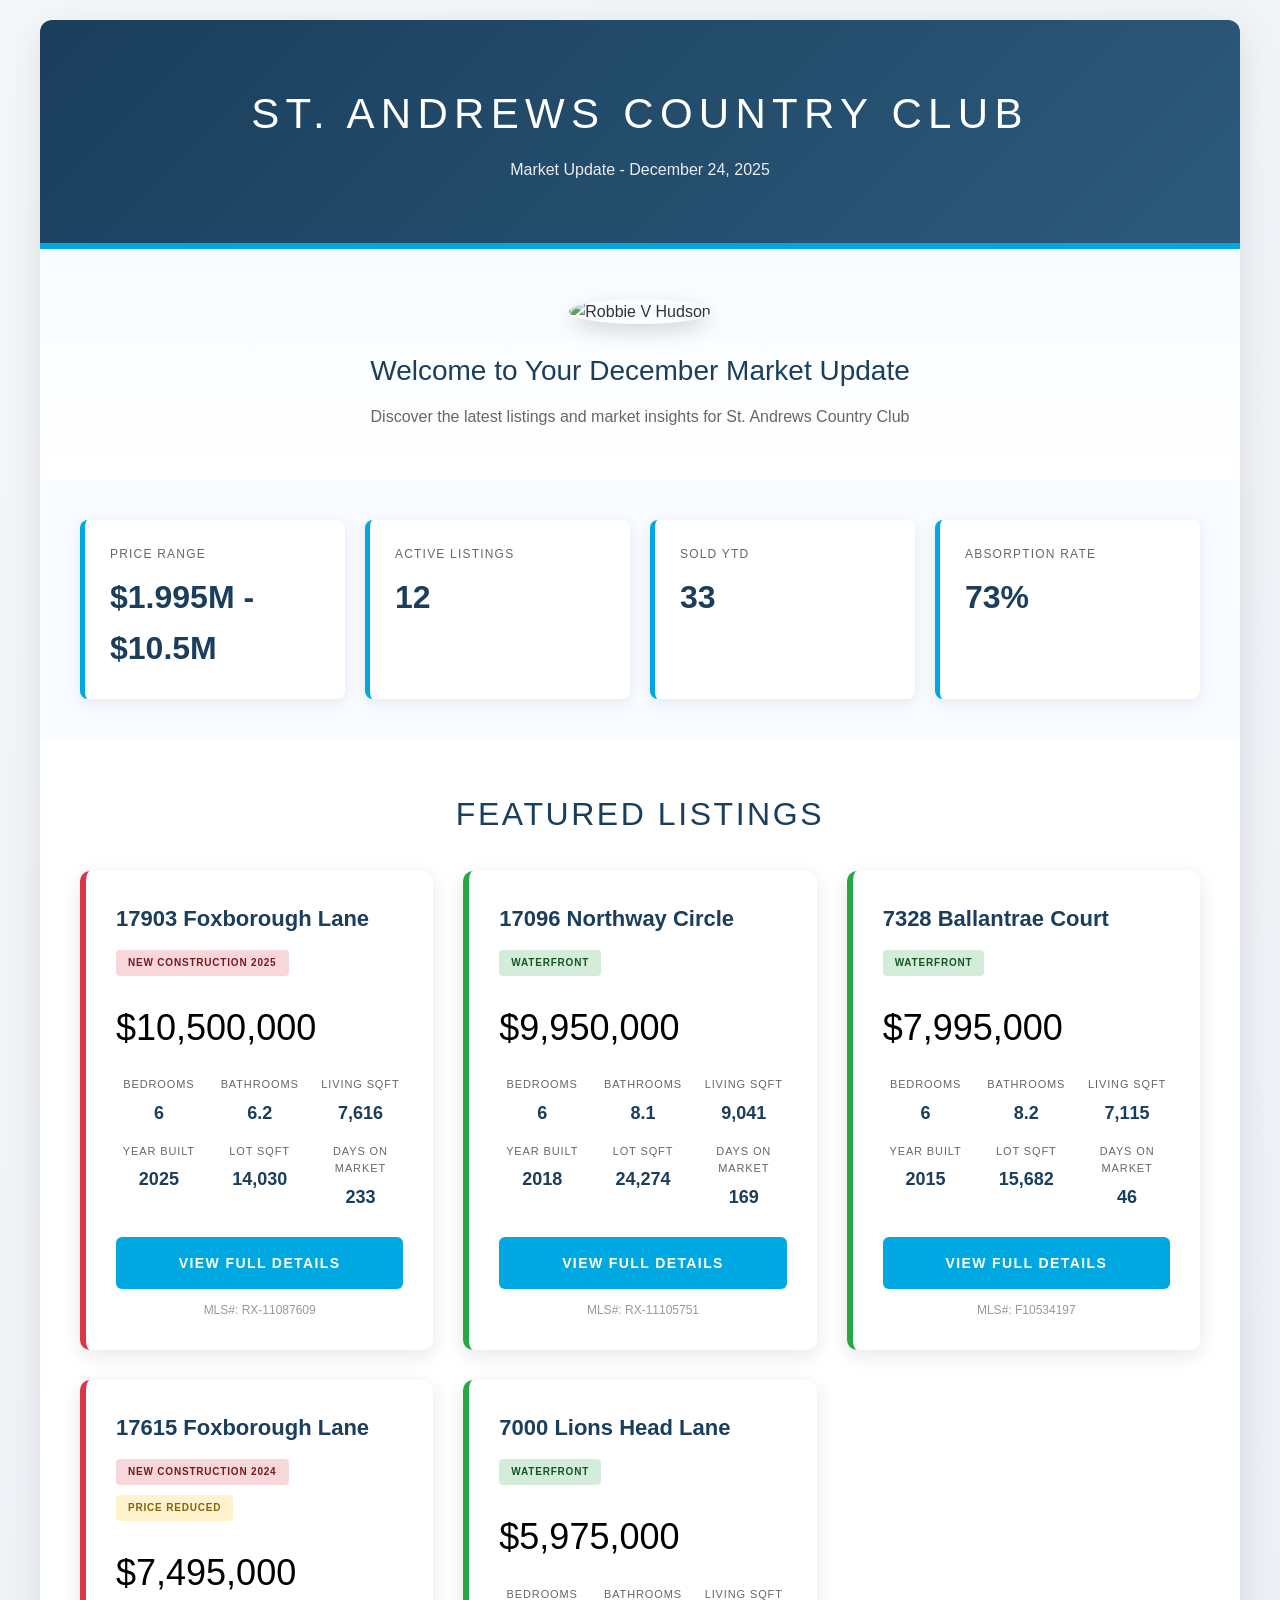
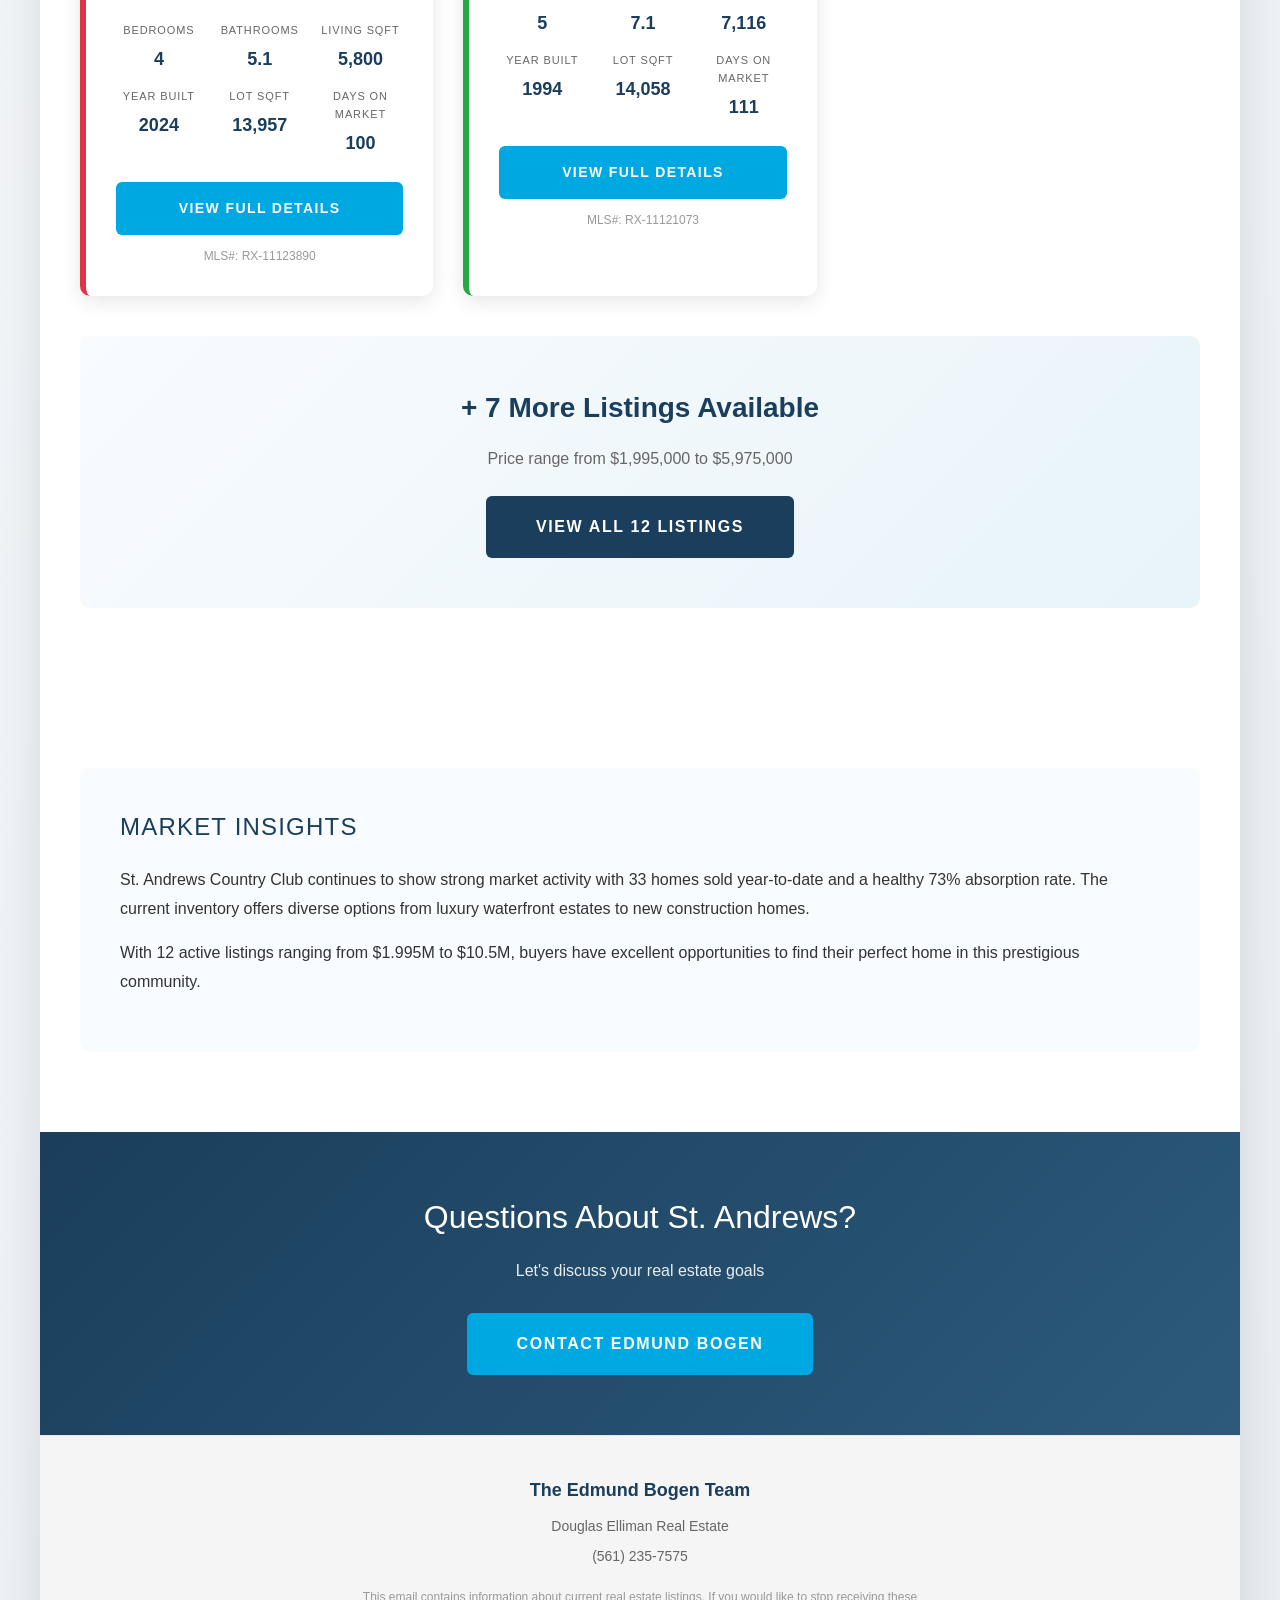
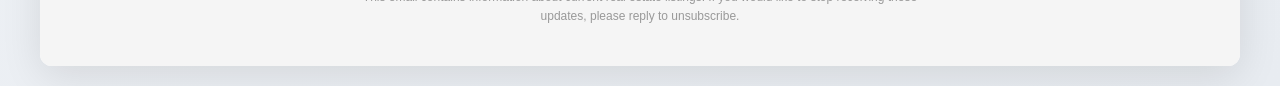
==== index.html @ 436ec912 "Add modern web-optimized version of St. Andrews newsletter Created index.html with: - Modern CSS Gri" ====
<!DOCTYPE html>
<html lang="en">
<head>
    <meta charset="UTF-8">
    <meta name="viewport" content="width=device-width, initial-scale=1.0">
    <title>St. Andrews Country Club - December Market Update | Edmund Bogen Team</title>
    <style>
        * {
            margin: 0;
            padding: 0;
            box-sizing: border-box;
        }

        body {
            font-family: -apple-system, BlinkMacSystemFont, 'Segoe UI', Roboto, 'Helvetica Neue', Arial, sans-serif;
            background: linear-gradient(135deg, #f5f7fa 0%, #e8ecf1 100%);
            color: #333;
            line-height: 1.6;
            padding: 20px;
        }

        .container {
            max-width: 1200px;
            margin: 0 auto;
            background: #ffffff;
            box-shadow: 0 10px 40px rgba(0,0,0,0.1);
            border-radius: 12px;
            overflow: hidden;
        }

        header {
            background: linear-gradient(135deg, #1a3e5c 0%, #2d5a7b 100%);
            color: #ffffff;
            padding: 60px 40px;
            text-align: center;
            border-bottom: 6px solid #00a8e1;
        }

        header h1 {
            font-size: 42px;
            font-weight: 300;
            text-transform: uppercase;
            letter-spacing: 0.15em;
            margin-bottom: 10px;
        }

        header p {
            font-size: 16px;
            opacity: 0.9;
        }

        .hero {
            background: linear-gradient(to bottom, #f8fbff 0%, #ffffff 100%);
            padding: 50px 40px;
            text-align: center;
        }

        .hero img {
            width: 200px;
            height: 200px;
            border-radius: 50%;
            object-fit: cover;
            margin-bottom: 25px;
            box-shadow: 0 8px 20px rgba(0,0,0,0.15);
        }

        .hero h2 {
            color: #1a3e5c;
            font-size: 28px;
            font-weight: 500;
            margin-bottom: 10px;
        }

        .hero p {
            color: #666;
            font-size: 16px;
        }

        .stats {
            display: grid;
            grid-template-columns: repeat(auto-fit, minmax(250px, 1fr));
            gap: 20px;
            padding: 40px;
            background: #f8fbff;
        }

        .stat-card {
            background: #ffffff;
            padding: 25px;
            border-radius: 8px;
            border-left: 5px solid #00a8e1;
            box-shadow: 0 4px 15px rgba(0,0,0,0.08);
            transition: transform 0.3s ease, box-shadow 0.3s ease;
        }

        .stat-card:hover {
            transform: translateY(-5px);
            box-shadow: 0 8px 25px rgba(0,0,0,0.12);
        }

        .stat-label {
            color: #666;
            font-size: 12px;
            text-transform: uppercase;
            letter-spacing: 0.1em;
            margin-bottom: 8px;
        }

        .stat-value {
            color: #1a3e5c;
            font-size: 32px;
            font-weight: 600;
        }

        .section {
            padding: 50px 40px;
        }

        .section-title {
            color: #1a3e5c;
            font-size: 32px;
            font-weight: 500;
            text-transform: uppercase;
            letter-spacing: 0.08em;
            margin-bottom: 30px;
            text-align: center;
        }

        .listings {
            display: grid;
            grid-template-columns: repeat(auto-fit, minmax(350px, 1fr));
            gap: 30px;
            margin-bottom: 40px;
        }

        .listing-card {
            background: #ffffff;
            border-radius: 10px;
            overflow: hidden;
            box-shadow: 0 5px 20px rgba(0,0,0,0.1);
            transition: transform 0.3s ease, box-shadow 0.3s ease;
            border-left: 6px solid #00a8e1;
        }

        .listing-card.new-construction {
            border-left-color: #dc3545;
        }

        .listing-card.waterfront {
            border-left-color: #28a745;
        }

        .listing-card:hover {
            transform: translateY(-8px);
            box-shadow: 0 12px 35px rgba(0,0,0,0.15);
        }

        .listing-content {
            padding: 30px;
        }

        .listing-address {
            color: #1a3e5c;
            font-size: 22px;
            font-weight: 600;
            margin-bottom: 12px;
        }

        .listing-badges {
            margin-bottom: 15px;
        }

        .badge {
            display: inline-block;
            padding: 5px 12px;
            font-size: 10px;
            font-weight: 600;
            text-transform: uppercase;
            letter-spacing: 0.08em;
            border-radius: 4px;
            margin-right: 8px;
            margin-bottom: 8px;
        }

        .badge.new-construction {
            background-color: #f8d7da;
            color: #721c24;
        }

        .badge.waterfront {
            background-color: #d4edda;
            color: #155724;
        }

        .badge.price-reduced {
            background-color: #fff3cd;
            color: #856404;
        }

        .listing-price {
            color: #000000;
            font-size: 36px;
            font-weight: 300;
            margin-bottom: 20px;
        }

        .listing-details {
            display: grid;
            grid-template-columns: repeat(3, 1fr);
            gap: 15px;
            margin-bottom: 25px;
        }

        .detail {
            text-align: center;
        }

        .detail-label {
            color: #666;
            font-size: 11px;
            text-transform: uppercase;
            letter-spacing: 0.08em;
            margin-bottom: 5px;
        }

        .detail-value {
            color: #1a3e5c;
            font-size: 18px;
            font-weight: 600;
        }

        .listing-btn {
            display: block;
            width: 100%;
            background: #00a8e1;
            color: #ffffff;
            padding: 15px;
            text-align: center;
            text-decoration: none;
            font-size: 14px;
            font-weight: 600;
            text-transform: uppercase;
            letter-spacing: 0.1em;
            border-radius: 6px;
            transition: background 0.3s ease;
        }

        .listing-btn:hover {
            background: #0088b8;
        }

        .listing-mls {
            text-align: center;
            margin-top: 12px;
            color: #999;
            font-size: 12px;
        }

        .cta-section {
            background: linear-gradient(135deg, #f8fbff 0%, #e8f4f8 100%);
            text-align: center;
            padding: 50px 40px;
            border-radius: 10px;
            margin: 30px 0;
        }

        .cta-section h3 {
            color: #1a3e5c;
            font-size: 28px;
            margin-bottom: 15px;
        }

        .cta-section p {
            color: #666;
            font-size: 16px;
            margin-bottom: 25px;
        }

        .cta-btn {
            display: inline-block;
            background: #1a3e5c;
            color: #ffffff;
            padding: 18px 50px;
            text-decoration: none;
            font-size: 16px;
            font-weight: 600;
            text-transform: uppercase;
            letter-spacing: 0.1em;
            border-radius: 6px;
            transition: background 0.3s ease;
        }

        .cta-btn:hover {
            background: #2d5a7b;
        }

        .insights {
            background: #f8fbff;
            padding: 40px;
            border-radius: 10px;
            margin: 30px 0;
        }

        .insights h3 {
            color: #1a3e5c;
            font-size: 24px;
            font-weight: 500;
            margin-bottom: 20px;
            text-transform: uppercase;
            letter-spacing: 0.05em;
        }

        .insights p {
            color: #333;
            font-size: 16px;
            line-height: 1.8;
            margin-bottom: 15px;
        }

        .contact-section {
            background: linear-gradient(135deg, #1a3e5c 0%, #2d5a7b 100%);
            color: #ffffff;
            text-align: center;
            padding: 60px 40px;
        }

        .contact-section h3 {
            font-size: 32px;
            font-weight: 400;
            margin-bottom: 15px;
        }

        .contact-section p {
            font-size: 16px;
            opacity: 0.9;
            margin-bottom: 30px;
        }

        .contact-btn {
            display: inline-block;
            background: #00a8e1;
            color: #ffffff;
            padding: 18px 50px;
            text-decoration: none;
            font-size: 16px;
            font-weight: 600;
            text-transform: uppercase;
            letter-spacing: 0.1em;
            border-radius: 6px;
            transition: background 0.3s ease;
        }

        .contact-btn:hover {
            background: #0088b8;
        }

        footer {
            background: #f5f5f5;
            text-align: center;
            padding: 40px;
            border-top: 1px solid #e8e8e8;
        }

        footer .team-name {
            color: #1a3e5c;
            font-size: 18px;
            font-weight: 600;
            margin-bottom: 10px;
        }

        footer .company,
        footer .phone {
            color: #666;
            font-size: 14px;
            margin-bottom: 8px;
        }

        footer .disclaimer {
            color: #999;
            font-size: 12px;
            line-height: 1.6;
            margin-top: 20px;
            max-width: 600px;
            margin-left: auto;
            margin-right: auto;
        }

        @media (max-width: 768px) {
            header h1 {
                font-size: 28px;
            }

            .section-title {
                font-size: 24px;
            }

            .listings {
                grid-template-columns: 1fr;
            }

            .stats {
                grid-template-columns: 1fr;
            }

            .listing-details {
                grid-template-columns: repeat(2, 1fr);
            }

            .section {
                padding: 30px 20px;
            }

            header,
            .hero {
                padding: 40px 20px;
            }
        }
    </style>
</head>
<body>
    <div class="container">
        <header>
            <h1>St. Andrews Country Club</h1>
            <p>Market Update - December 24, 2025</p>
        </header>

        <section class="hero">
            <img src="https://raw.githubusercontent.com/nicole426/first_repository/claude/st-andrews-listings-page-2iuoR/images/robbievhudson.jpg" alt="Robbie V Hudson">
            <h2>Welcome to Your December Market Update</h2>
            <p>Discover the latest listings and market insights for St. Andrews Country Club</p>
        </section>

        <section class="stats">
            <div class="stat-card">
                <div class="stat-label">Price Range</div>
                <div class="stat-value">$1.995M - $10.5M</div>
            </div>
            <div class="stat-card">
                <div class="stat-label">Active Listings</div>
                <div class="stat-value">12</div>
            </div>
            <div class="stat-card">
                <div class="stat-label">Sold YTD</div>
                <div class="stat-value">33</div>
            </div>
            <div class="stat-card">
                <div class="stat-label">Absorption Rate</div>
                <div class="stat-value">73%</div>
            </div>
        </section>

        <section class="section">
            <h2 class="section-title">Featured Listings</h2>

            <div class="listings">
                <!-- Listing 1 -->
                <div class="listing-card new-construction">
                    <div class="listing-content">
                        <h3 class="listing-address">17903 Foxborough Lane</h3>
                        <div class="listing-badges">
                            <span class="badge new-construction">New Construction 2025</span>
                        </div>
                        <div class="listing-price">$10,500,000</div>
                        <div class="listing-details">
                            <div class="detail">
                                <div class="detail-label">Bedrooms</div>
                                <div class="detail-value">6</div>
                            </div>
                            <div class="detail">
                                <div class="detail-label">Bathrooms</div>
                                <div class="detail-value">6.2</div>
                            </div>
                            <div class="detail">
                                <div class="detail-label">Living SqFt</div>
                                <div class="detail-value">7,616</div>
                            </div>
                            <div class="detail">
                                <div class="detail-label">Year Built</div>
                                <div class="detail-value">2025</div>
                            </div>
                            <div class="detail">
                                <div class="detail-label">Lot SqFt</div>
                                <div class="detail-value">14,030</div>
                            </div>
                            <div class="detail">
                                <div class="detail-label">Days on Market</div>
                                <div class="detail-value">233</div>
                            </div>
                        </div>
                        <a href="https://www.flexmls.com/cgi-bin/mainmenu.cgi?cmd=url+other/run_public_link.html&public_link_tech_id=1wpl20iqy4vt&s=15&cid=1" class="listing-btn">View Full Details</a>
                        <div class="listing-mls">MLS#: RX-11087609</div>
                    </div>
                </div>

                <!-- Listing 2 -->
                <div class="listing-card waterfront">
                    <div class="listing-content">
                        <h3 class="listing-address">17096 Northway Circle</h3>
                        <div class="listing-badges">
                            <span class="badge waterfront">Waterfront</span>
                        </div>
                        <div class="listing-price">$9,950,000</div>
                        <div class="listing-details">
                            <div class="detail">
                                <div class="detail-label">Bedrooms</div>
                                <div class="detail-value">6</div>
                            </div>
                            <div class="detail">
                                <div class="detail-label">Bathrooms</div>
                                <div class="detail-value">8.1</div>
                            </div>
                            <div class="detail">
                                <div class="detail-label">Living SqFt</div>
                                <div class="detail-value">9,041</div>
                            </div>
                            <div class="detail">
                                <div class="detail-label">Year Built</div>
                                <div class="detail-value">2018</div>
                            </div>
                            <div class="detail">
                                <div class="detail-label">Lot SqFt</div>
                                <div class="detail-value">24,274</div>
                            </div>
                            <div class="detail">
                                <div class="detail-label">Days on Market</div>
                                <div class="detail-value">169</div>
                            </div>
                        </div>
                        <a href="https://www.flexmls.com/cgi-bin/mainmenu.cgi?cmd=url+other/run_public_link.html&public_link_tech_id=1wpl20hthl5k&s=15&cid=1" class="listing-btn">View Full Details</a>
                        <div class="listing-mls">MLS#: RX-11105751</div>
                    </div>
                </div>

                <!-- Listing 3 -->
                <div class="listing-card waterfront">
                    <div class="listing-content">
                        <h3 class="listing-address">7328 Ballantrae Court</h3>
                        <div class="listing-badges">
                            <span class="badge waterfront">Waterfront</span>
                        </div>
                        <div class="listing-price">$7,995,000</div>
                        <div class="listing-details">
                            <div class="detail">
                                <div class="detail-label">Bedrooms</div>
                                <div class="detail-value">6</div>
                            </div>
                            <div class="detail">
                                <div class="detail-label">Bathrooms</div>
                                <div class="detail-value">8.2</div>
                            </div>
                            <div class="detail">
                                <div class="detail-label">Living SqFt</div>
                                <div class="detail-value">7,115</div>
                            </div>
                            <div class="detail">
                                <div class="detail-label">Year Built</div>
                                <div class="detail-value">2015</div>
                            </div>
                            <div class="detail">
                                <div class="detail-label">Lot SqFt</div>
                                <div class="detail-value">15,682</div>
                            </div>
                            <div class="detail">
                                <div class="detail-label">Days on Market</div>
                                <div class="detail-value">46</div>
                            </div>
                        </div>
                        <a href="https://www.flexmls.com/cgi-bin/mainmenu.cgi?cmd=url+other/run_public_link.html&public_link_tech_id=1wpl2103fpm4&s=15&cid=1" class="listing-btn">View Full Details</a>
                        <div class="listing-mls">MLS#: F10534197</div>
                    </div>
                </div>

                <!-- Listing 4 -->
                <div class="listing-card new-construction">
                    <div class="listing-content">
                        <h3 class="listing-address">17615 Foxborough Lane</h3>
                        <div class="listing-badges">
                            <span class="badge new-construction">New Construction 2024</span>
                            <span class="badge price-reduced">Price Reduced</span>
                        </div>
                        <div class="listing-price">$7,495,000</div>
                        <div class="listing-details">
                            <div class="detail">
                                <div class="detail-label">Bedrooms</div>
                                <div class="detail-value">4</div>
                            </div>
                            <div class="detail">
                                <div class="detail-label">Bathrooms</div>
                                <div class="detail-value">5.1</div>
                            </div>
                            <div class="detail">
                                <div class="detail-label">Living SqFt</div>
                                <div class="detail-value">5,800</div>
                            </div>
                            <div class="detail">
                                <div class="detail-label">Year Built</div>
                                <div class="detail-value">2024</div>
                            </div>
                            <div class="detail">
                                <div class="detail-label">Lot SqFt</div>
                                <div class="detail-value">13,957</div>
                            </div>
                            <div class="detail">
                                <div class="detail-label">Days on Market</div>
                                <div class="detail-value">100</div>
                            </div>
                        </div>
                        <a href="https://www.flexmls.com/cgi-bin/mainmenu.cgi?cmd=url+other/run_public_link.html&public_link_tech_id=1wpl20h578g1&s=15&cid=1" class="listing-btn">View Full Details</a>
                        <div class="listing-mls">MLS#: RX-11123890</div>
                    </div>
                </div>

                <!-- Listing 5 -->
                <div class="listing-card waterfront">
                    <div class="listing-content">
                        <h3 class="listing-address">7000 Lions Head Lane</h3>
                        <div class="listing-badges">
                            <span class="badge waterfront">Waterfront</span>
                        </div>
                        <div class="listing-price">$5,975,000</div>
                        <div class="listing-details">
                            <div class="detail">
                                <div class="detail-label">Bedrooms</div>
                                <div class="detail-value">5</div>
                            </div>
                            <div class="detail">
                                <div class="detail-label">Bathrooms</div>
                                <div class="detail-value">7.1</div>
                            </div>
                            <div class="detail">
                                <div class="detail-label">Living SqFt</div>
                                <div class="detail-value">7,116</div>
                            </div>
                            <div class="detail">
                                <div class="detail-label">Year Built</div>
                                <div class="detail-value">1994</div>
                            </div>
                            <div class="detail">
                                <div class="detail-label">Lot SqFt</div>
                                <div class="detail-value">14,058</div>
                            </div>
                            <div class="detail">
                                <div class="detail-label">Days on Market</div>
                                <div class="detail-value">111</div>
                            </div>
                        </div>
                        <a href="https://www.flexmls.com/cgi-bin/mainmenu.cgi?cmd=url+other/run_public_link.html&public_link_tech_id=1wpl20ficw60&s=15&cid=1" class="listing-btn">View Full Details</a>
                        <div class="listing-mls">MLS#: RX-11121073</div>
                    </div>
                </div>
            </div>

            <div class="cta-section">
                <h3>+ 7 More Listings Available</h3>
                <p>Price range from $1,995,000 to $5,975,000</p>
                <a href="https://bogenhomes.com/contact/" class="cta-btn">View All 12 Listings</a>
            </div>
        </section>

        <section class="section">
            <div class="insights">
                <h3>Market Insights</h3>
                <p>St. Andrews Country Club continues to show strong market activity with 33 homes sold year-to-date and a healthy 73% absorption rate. The current inventory offers diverse options from luxury waterfront estates to new construction homes.</p>
                <p>With 12 active listings ranging from $1.995M to $10.5M, buyers have excellent opportunities to find their perfect home in this prestigious community.</p>
            </div>
        </section>

        <section class="contact-section">
            <h3>Questions About St. Andrews?</h3>
            <p>Let's discuss your real estate goals</p>
            <a href="https://bogenhomes.com/contact/" class="contact-btn">Contact Edmund Bogen</a>
        </section>

        <footer>
            <div class="team-name">The Edmund Bogen Team</div>
            <div class="company">Douglas Elliman Real Estate</div>
            <div class="phone">(561) 235-7575</div>
            <div class="disclaimer">This email contains information about current real estate listings. If you would like to stop receiving these updates, please reply to unsubscribe.</div>
        </footer>
    </div>
</body>
</html>
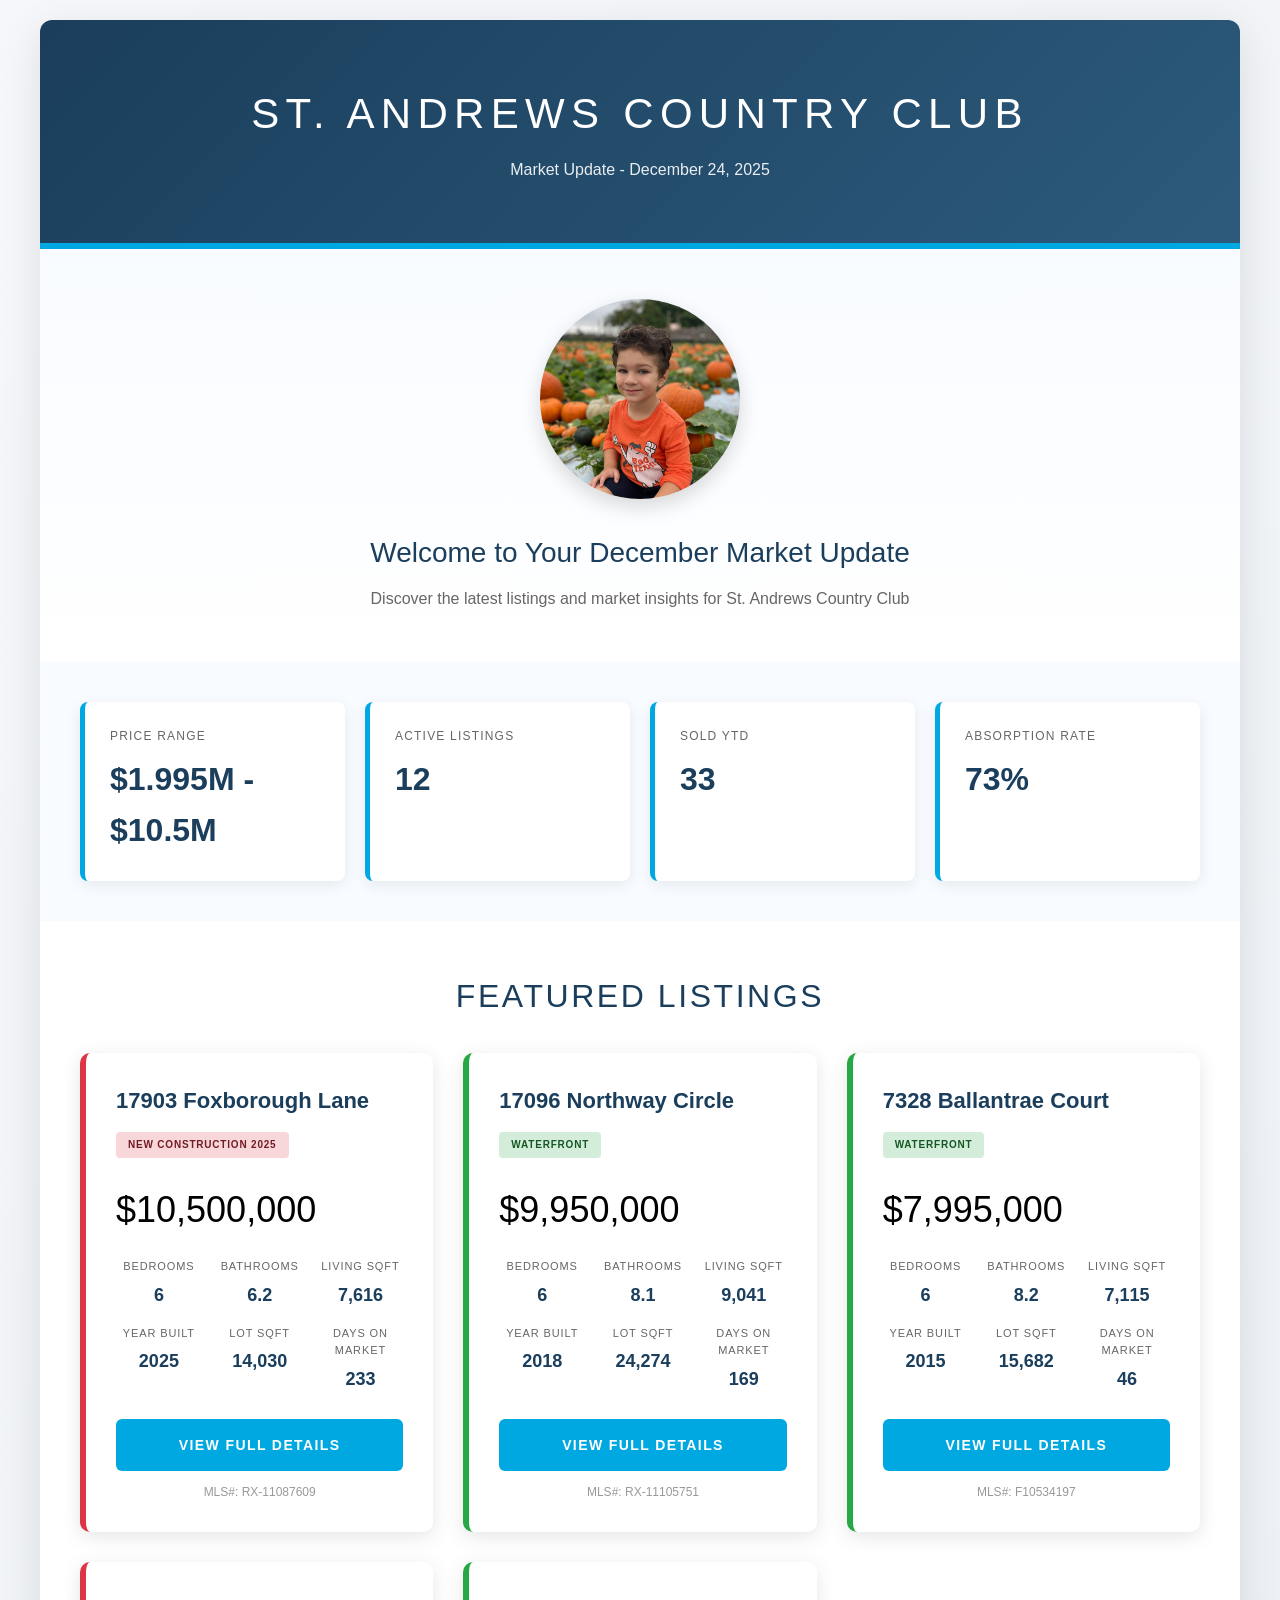
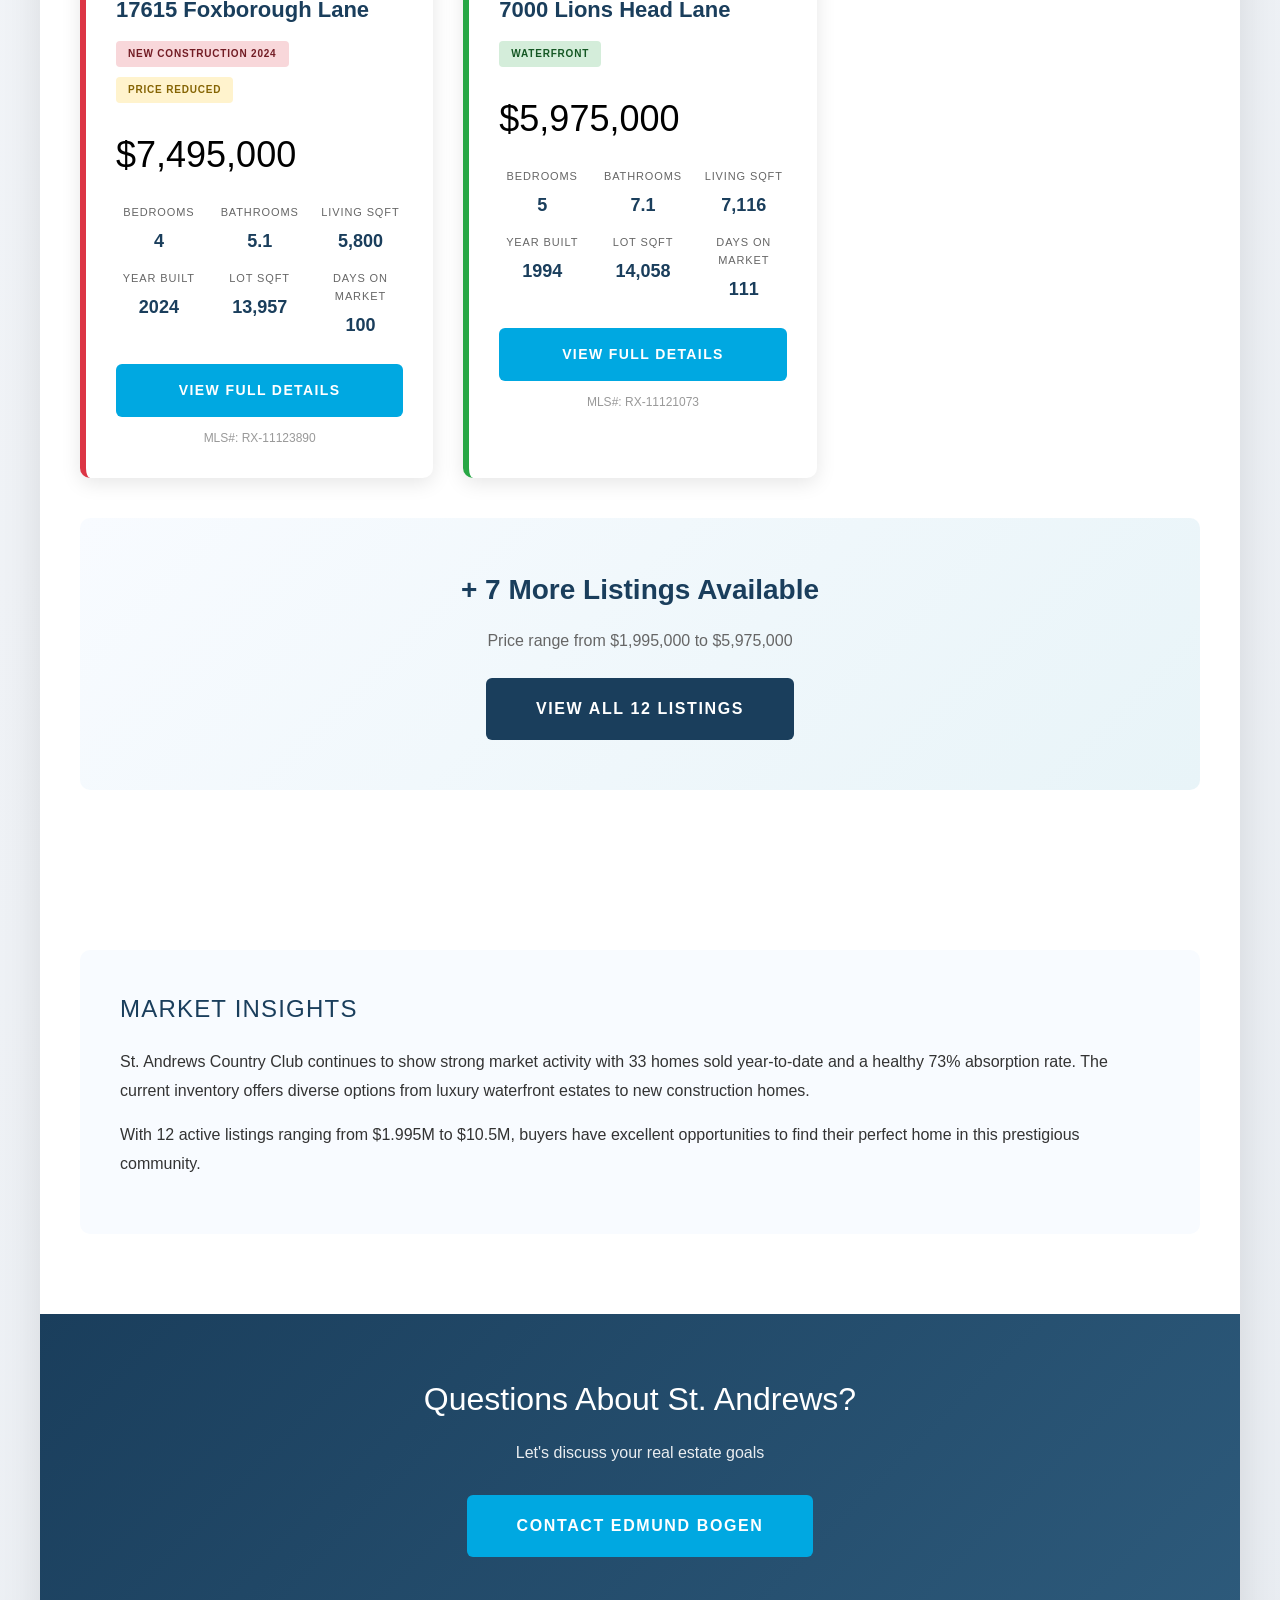
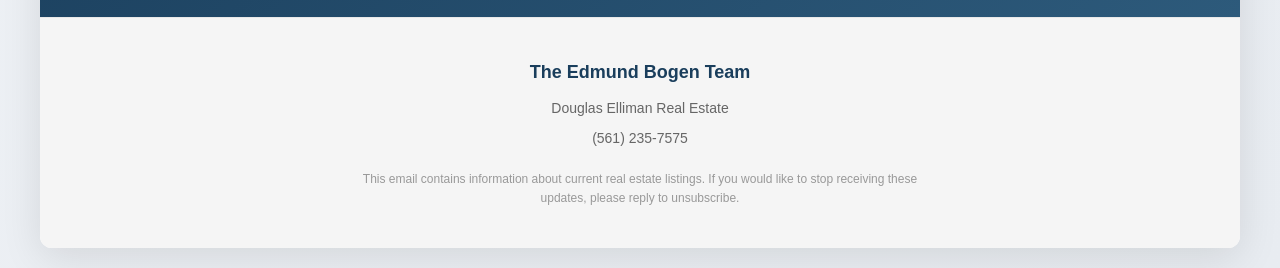
==== commit fcf7da67: "Update newsletters with Robbie V Hudson image - Moved RobbieVHudson.jpg to images folder - Updated a" ====
--- a/index.html
+++ b/index.html
@@ -425,7 +425,7 @@
         </header>
 
         <section class="hero">
-            <img src="https://raw.githubusercontent.com/nicole426/first_repository/claude/st-andrews-listings-page-2iuoR/images/robbievhudson.jpg" alt="Robbie V Hudson">
+            <img src="images/robbievhudson.jpg" alt="Robbie V Hudson">
             <h2>Welcome to Your December Market Update</h2>
             <p>Discover the latest listings and market insights for St. Andrews Country Club</p>
         </section>
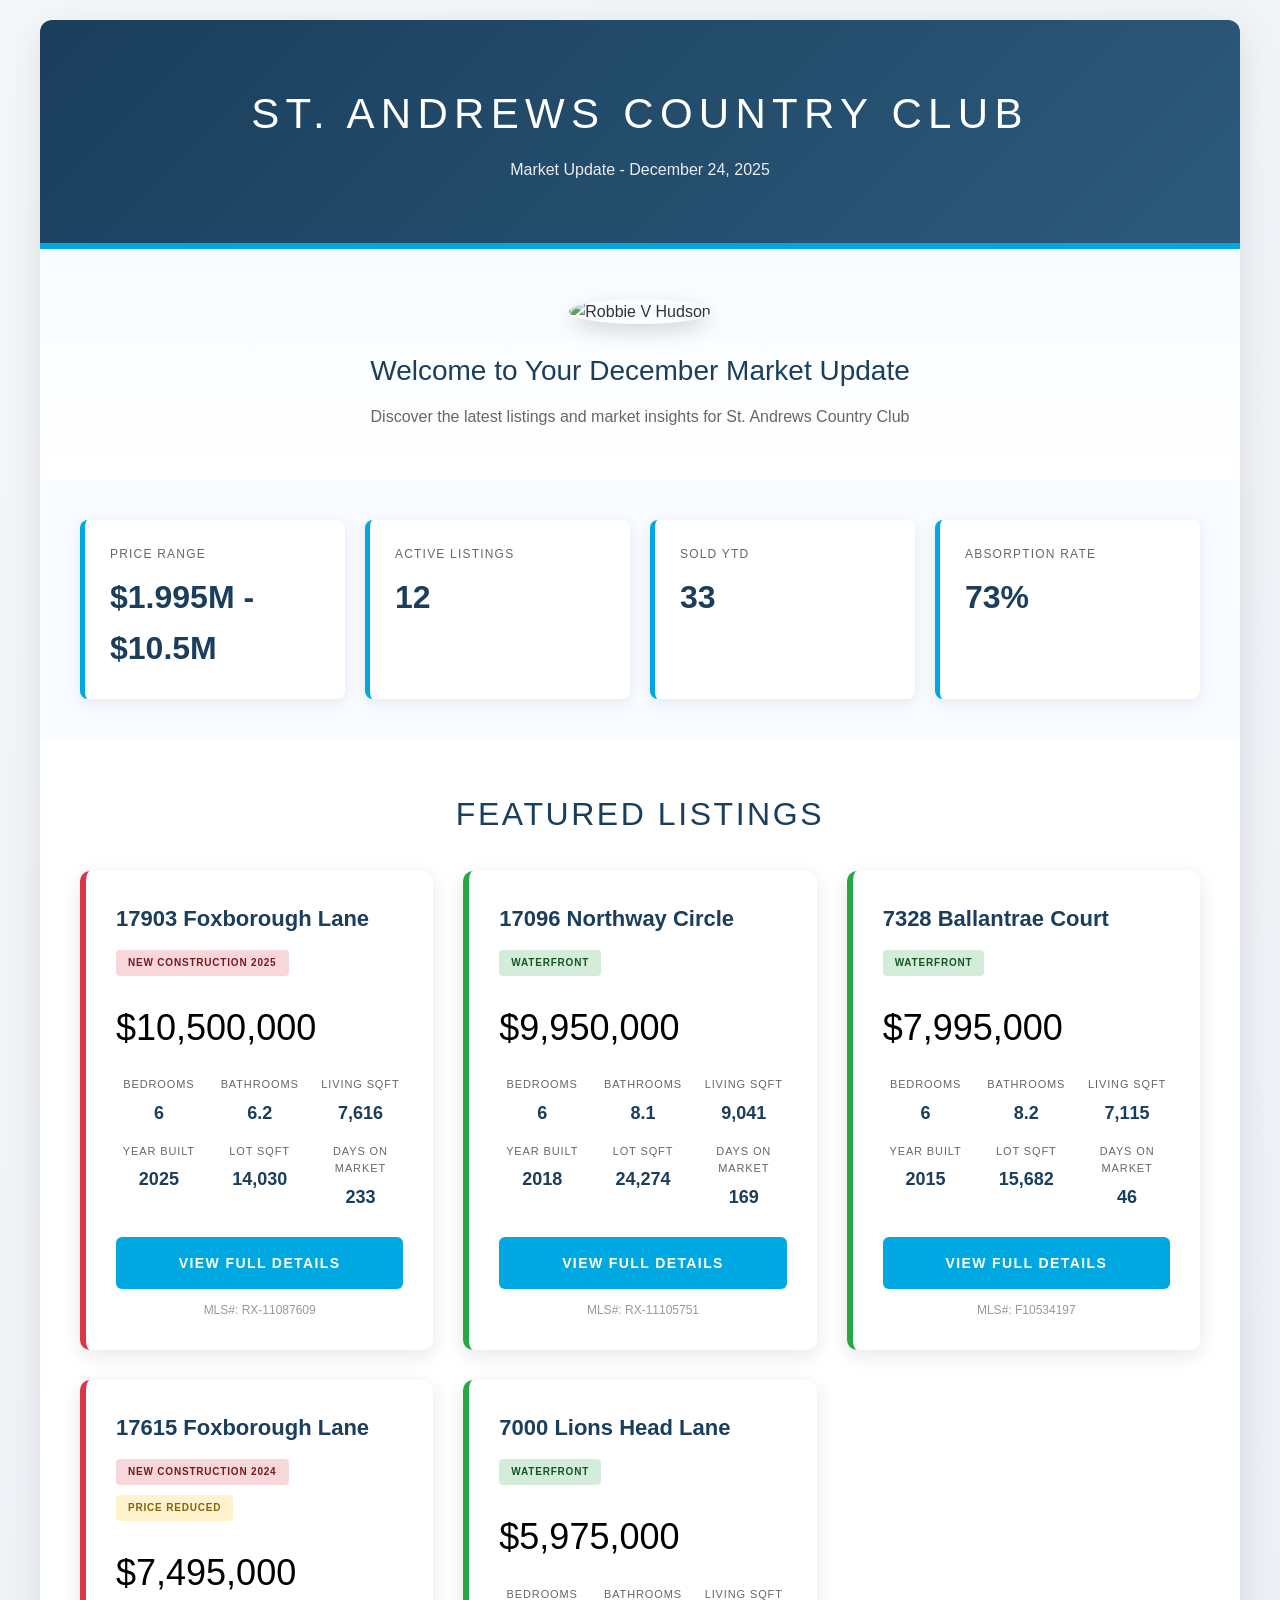
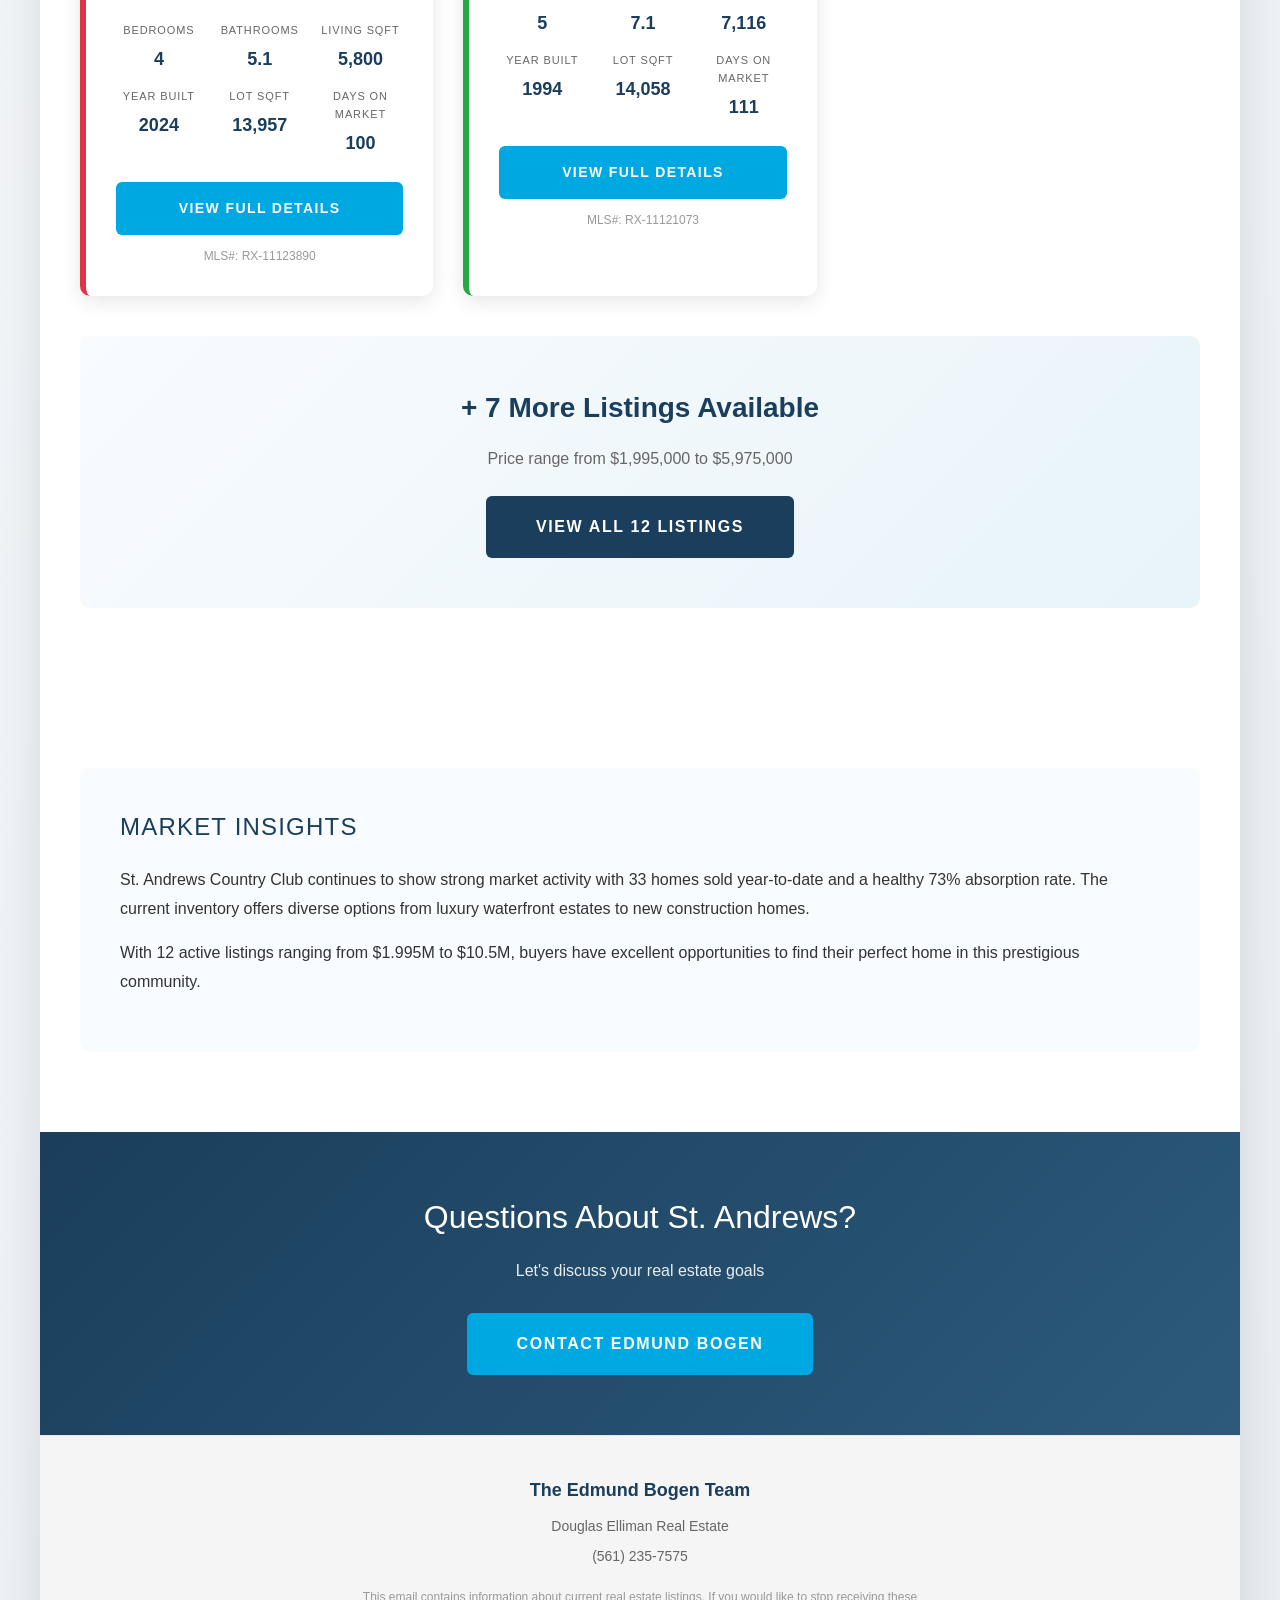
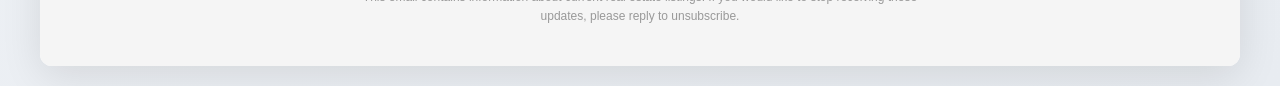
==== commit ef1a5a38: "Fix image path to use full GitHub URL" ====
--- a/index.html
+++ b/index.html
@@ -425,7 +425,7 @@
         </header>
 
         <section class="hero">
-            <img src="images/robbievhudson.jpg" alt="Robbie V Hudson">
+            <img src="https://raw.githubusercontent.com/nicole426/first_repository/claude/find-newsletter-OLAkx/images/robbievhudson.jpg" alt="Robbie V Hudson">
             <h2>Welcome to Your December Market Update</h2>
             <p>Discover the latest listings and market insights for St. Andrews Country Club</p>
         </section>
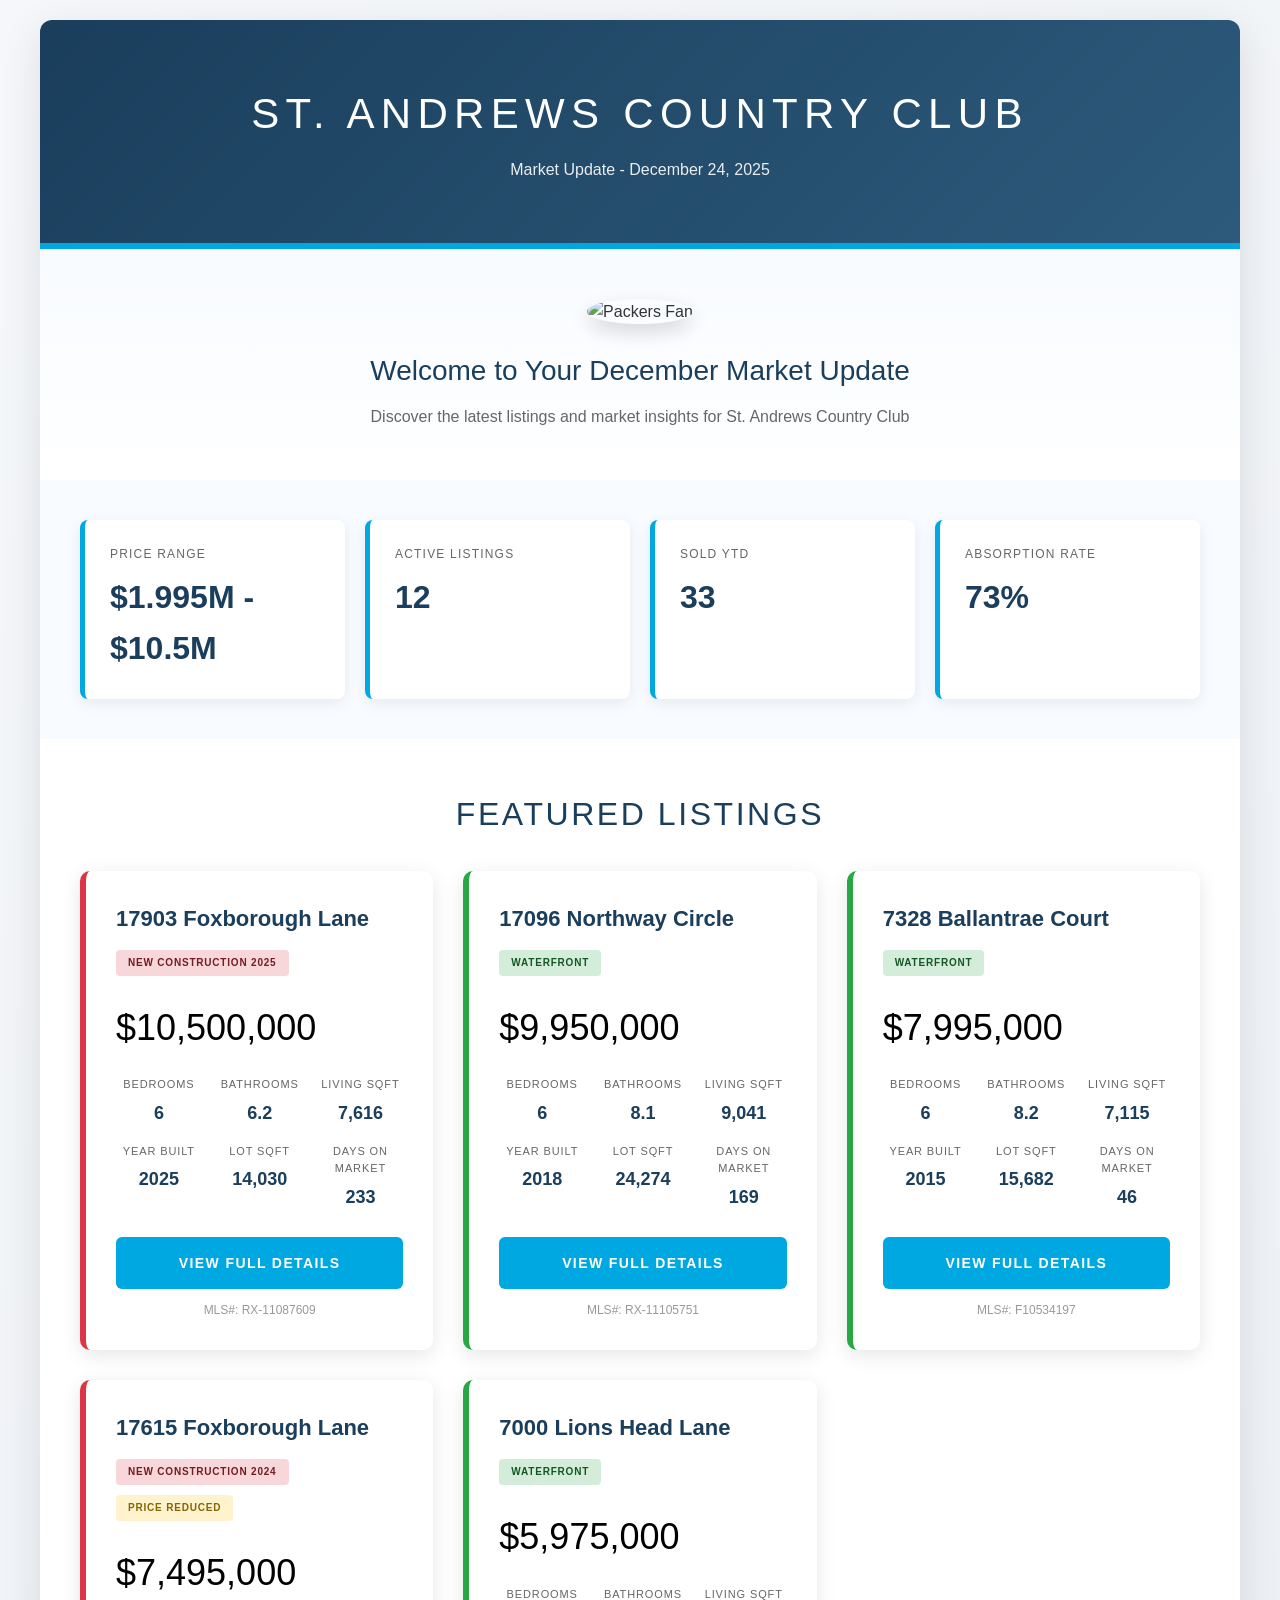
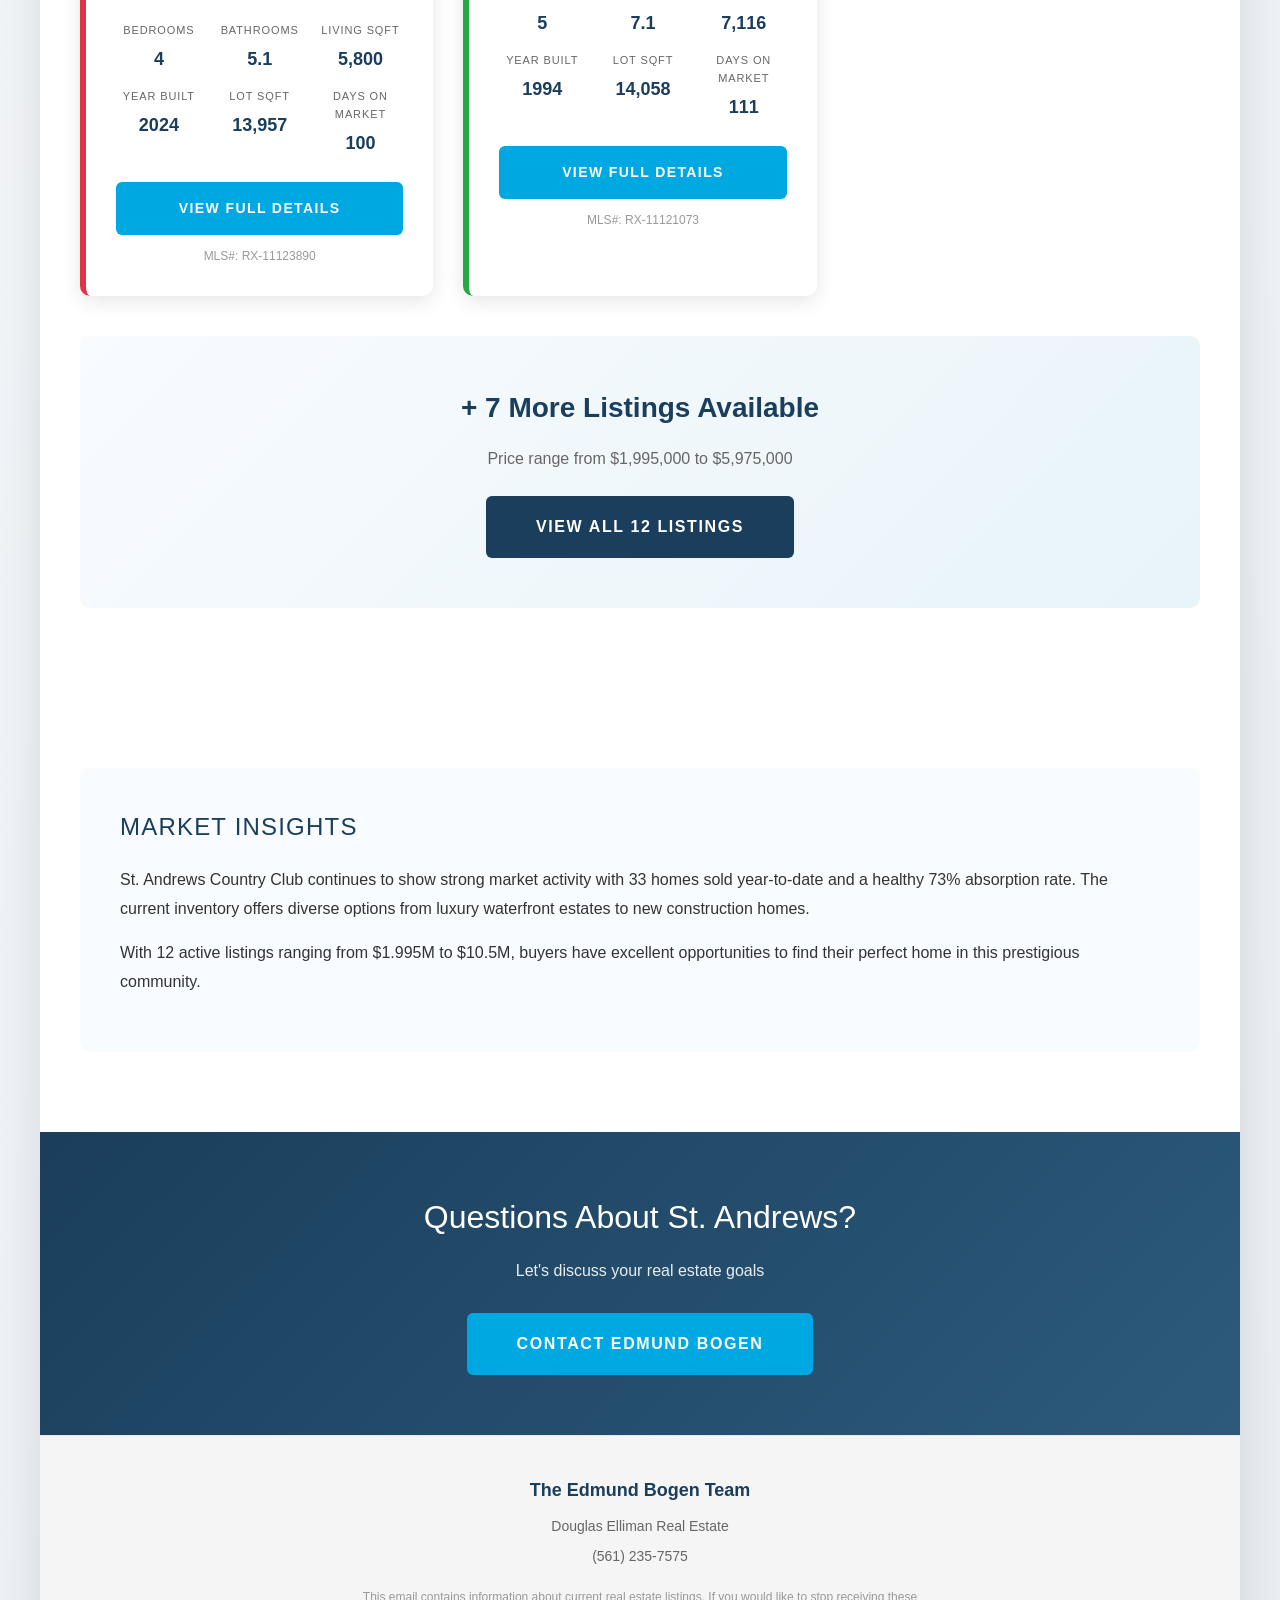
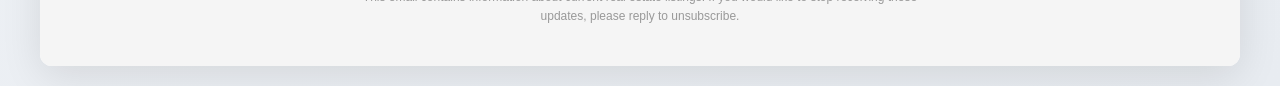
==== commit 09d53187: "Replace Robbie V Hudson image with Packers Fan image" ====
--- a/index.html
+++ b/index.html
@@ -425,7 +425,7 @@
         </header>
 
         <section class="hero">
-            <img src="https://raw.githubusercontent.com/nicole426/first_repository/claude/find-newsletter-OLAkx/images/robbievhudson.jpg" alt="Robbie V Hudson">
+            <img src="https://raw.githubusercontent.com/nicole426/first_repository/claude/find-newsletter-OLAkx/images/packersfan.jpg" alt="Packers Fan">
             <h2>Welcome to Your December Market Update</h2>
             <p>Discover the latest listings and market insights for St. Andrews Country Club</p>
         </section>
